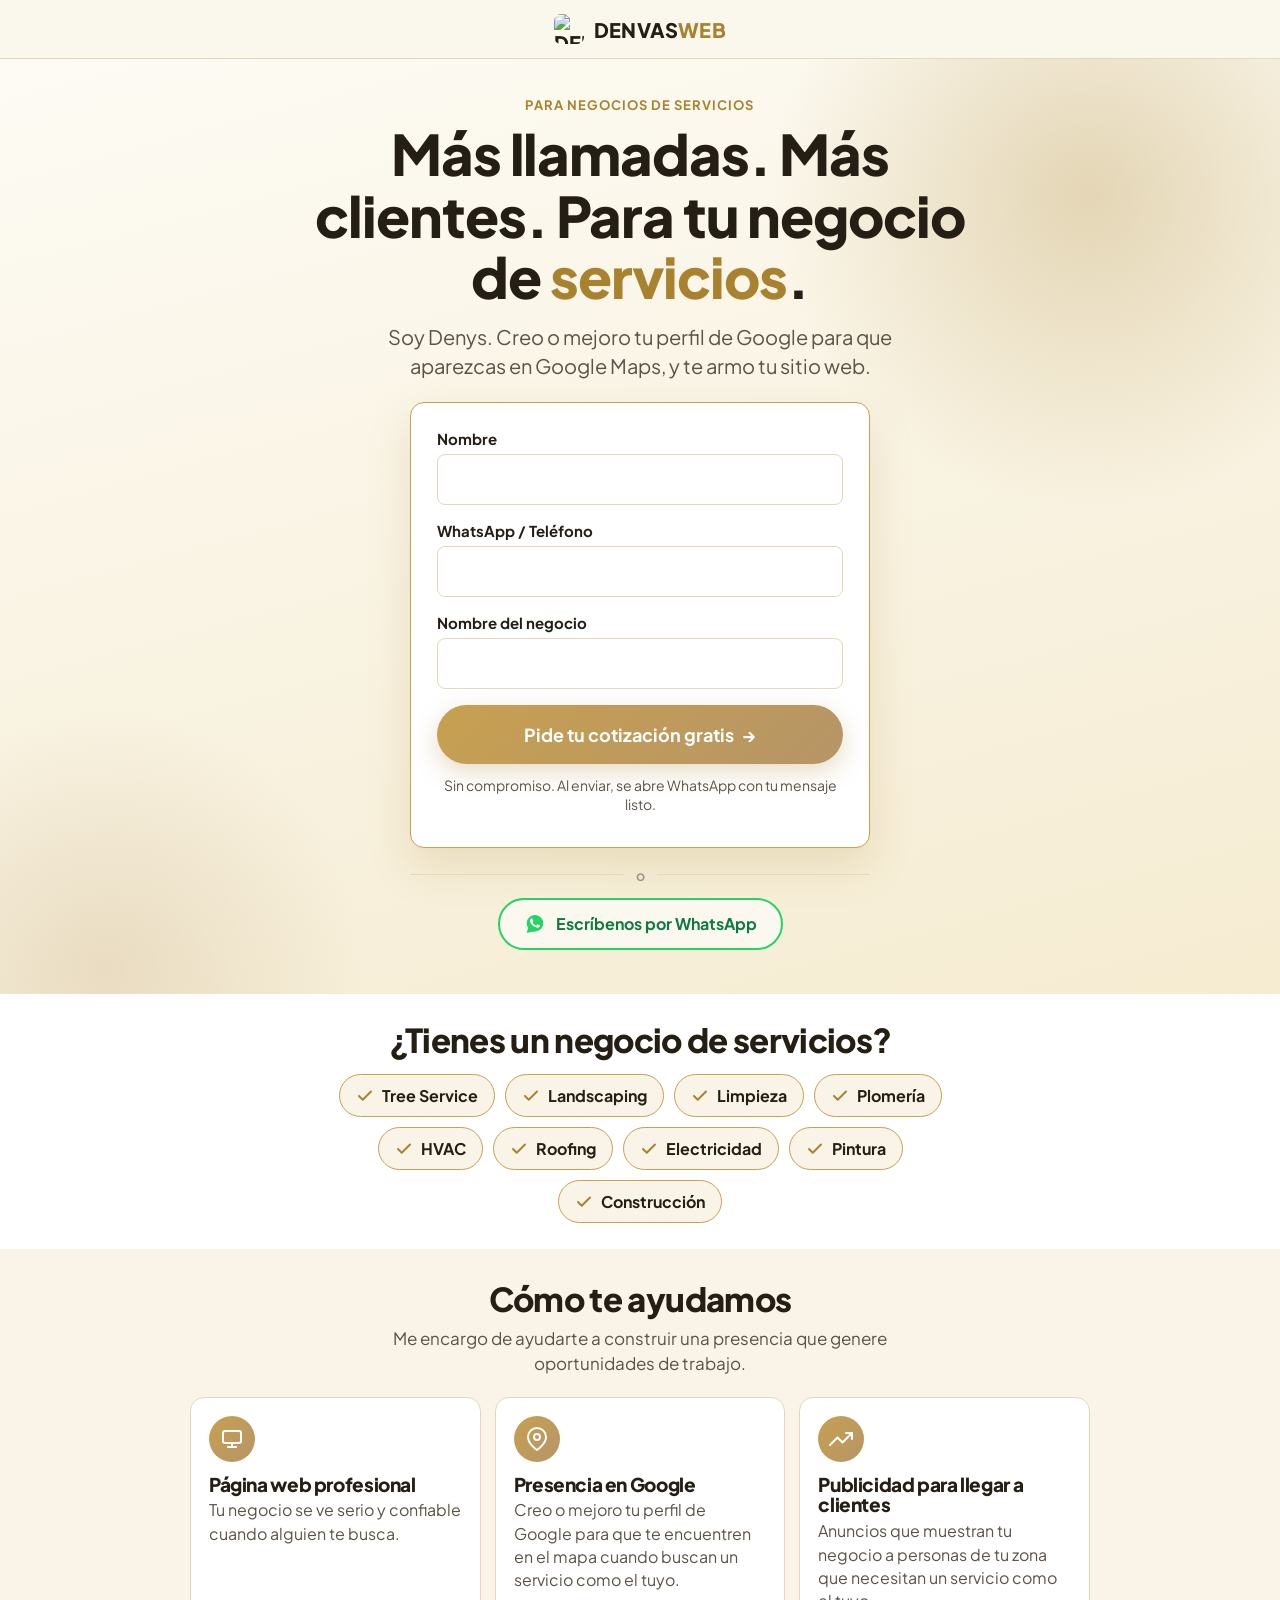
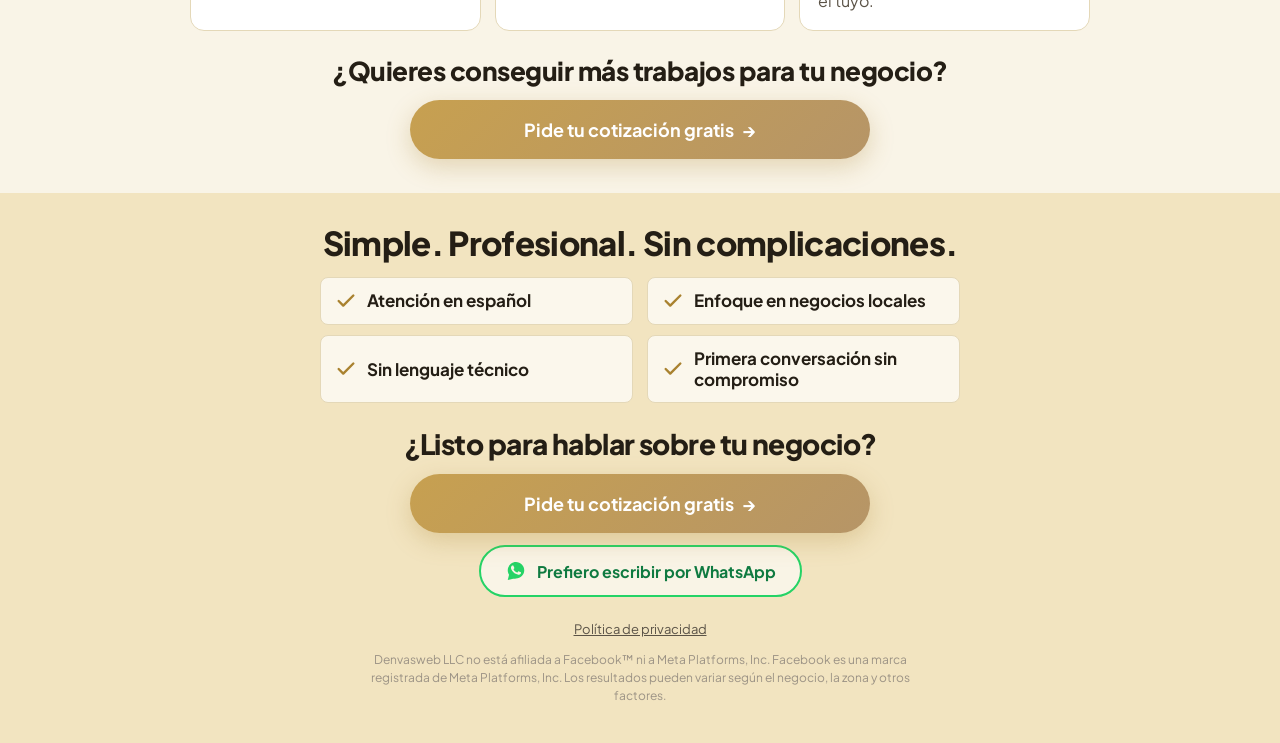
==== landing-negocios/index.html @ d388dac0 "Landing general para negocios de servicios (landing-negocios)" ====
<!DOCTYPE html>
<html lang="es">
<head>
<!-- Google tag (gtag.js) -->
<script async src="https://www.googletagmanager.com/gtag/js?id=G-FTLBBM3H6V"></script>
<script>
  window.dataLayer = window.dataLayer || [];
  function gtag(){dataLayer.push(arguments);}
  gtag('js', new Date());
  gtag('config', 'G-FTLBBM3H6V');
</script>
<!-- Meta Pixel Code -->
<script>
!function(f,b,e,v,n,t,s)
{if(f.fbq)return;n=f.fbq=function(){n.callMethod?
n.callMethod.apply(n,arguments):n.queue.push(arguments)};
if(!f._fbq)f._fbq=n;n.push=n;n.loaded=!0;n.version='2.0';
n.queue=[];t=b.createElement(e);t.async=!0;
t.src=v;s=b.getElementsByTagName(e)[0];
s.parentNode.insertBefore(t,s)}(window, document,'script',
'https://connect.facebook.net/en_US/fbevents.js');
fbq('init', '1073020090560720');
fbq('track', 'PageView');
</script>
<noscript><img height="1" width="1" style="display:none" src="https://www.facebook.com/tr?id=1073020090560720&ev=PageView&noscript=1"/></noscript>
<!-- End Meta Pixel Code -->
<meta charset="UTF-8">
<meta name="viewport" content="width=device-width, initial-scale=1.0">
<meta name="robots" content="noindex">
<title>Más llamadas y más clientes para tu negocio de servicios — Denvasweb</title>
<meta name="description" content="Presencia profesional en internet, Google Maps y más llamadas para tu negocio de servicios. Pide tu cotización gratis.">

<meta property="og:type" content="website">
<meta property="og:site_name" content="Denvasweb">
<meta property="og:title" content="Más llamadas y más clientes para tu negocio de servicios">
<meta property="og:description" content="Presencia profesional en internet, Google Maps y más llamadas para tu negocio de servicios.">
<meta property="og:url" content="https://denvasweb.com/landing-negocios">
<meta property="og:image" content="https://res.cloudinary.com/kat6qihq/image/upload/v1788154947/og-cover.webp">
<meta property="og:image:width" content="1200">
<meta property="og:image:height" content="630">

<link rel="icon" href="/favicon.svg" type="image/svg+xml">
<link rel="preconnect" href="https://fonts.googleapis.com">
<link rel="preconnect" href="https://fonts.gstatic.com" crossorigin>
<link href="https://fonts.googleapis.com/css2?family=Plus+Jakarta+Sans:wght@400;500;600;700;800&display=swap" rel="stylesheet">
<link rel="stylesheet" href="/style.css">

<style>
/* Ajustes solo de esta landing (no toca el style.css compartido) */

/* Header: solo logo, centrado */
.lp-header .header-inner { justify-content: center; padding: 14px 24px; }
.site-header.lp-header.scrolled .header-inner { padding: 10px 24px; }

/* Menos espacio en blanco entre secciones */
.hero.lp-hero { padding: 34px 0 44px; }
.lp-center { text-align: center; max-width: 720px; margin: 0 auto; }
.lp-hero h1 { font-size: clamp(32px, 6vw, 56px); margin-bottom: 14px; }
.lp-sub { font-size: clamp(17px, 2.4vw, 20px); line-height: 1.45; max-width: 560px; margin: 0 auto 22px; }
.lp-hero .eyebrow { margin-bottom: 10px; }

/* Formulario protagonista */
#contact { scroll-margin-top: 84px; }
.lp-form { max-width: 460px; margin: 0 auto; text-align: left; padding: 26px; border-color: var(--gold-light); box-shadow: 0 18px 44px rgba(169,130,47,0.18); }
.lp-note { text-align: center; font-size: 14px; line-height: 1.4; margin-top: 12px; color: var(--text); }
.lp-form .form-field label { font-size: 15px; }
.lp-form .form-field input { font-size: 16px; padding: 14px 16px; }
.lp-form .form-status { margin-top: 6px; min-height: 0; }

/* CTA principal animado */
.lp-cta { position: relative; overflow: hidden; font-size: 18px; padding: 18px 28px; animation: lpPulse 2.4s ease-in-out infinite; }
.lp-cta::after { content: ''; position: absolute; top: 0; left: -60%; width: 40%; height: 100%; background: linear-gradient(100deg, transparent, rgba(255,255,255,0.45), transparent); transform: skewX(-20deg); animation: lpShine 3.2s ease-in-out infinite; pointer-events: none; }
.lp-cta .lp-arrow { display: inline-block; animation: lpNudge 1.2s ease-in-out infinite; }
.lp-cta:disabled { animation: none; opacity: .8; cursor: default; }
@keyframes lpPulse {
  0%, 100% { box-shadow: 0 8px 24px rgba(169,130,47,0.28), 0 0 0 0 rgba(169,130,47,0.45); }
  50%      { box-shadow: 0 8px 24px rgba(169,130,47,0.28), 0 0 0 14px rgba(169,130,47,0); }
}
@keyframes lpShine { 0%, 55% { left: -60%; } 100% { left: 130%; } }
@keyframes lpNudge { 0%, 100% { transform: translateX(0); } 50% { transform: translateX(5px); } }

/* WhatsApp: CTA secundario (contorno verde) */
.lp-or { display: flex; align-items: center; gap: 12px; max-width: 460px; margin: 18px auto 14px; font-size: 14px; font-weight: 600; color: var(--text-light); }
.lp-or::before, .lp-or::after { content: ''; flex: 1; height: 1px; background: var(--border); }
.lp-wa {
  display: inline-flex; align-items: center; justify-content: center; gap: 10px;
  padding: 13px 24px; border-radius: 999px; border: 2px solid #25D366;
  background: rgba(255,255,255,0.6); color: #0F7A40; font-weight: 700; font-size: 16px;
  transition: transform .25s var(--ease), background .25s var(--ease), color .25s var(--ease);
}
.lp-wa svg { width: 22px; height: 22px; fill: #25D366; transition: fill .25s var(--ease); }
.lp-wa:hover { background: #25D366; color: #fff; transform: translateY(-2px); }
.lp-wa:hover svg { fill: #fff; }

/* Bloque 2: ¿Tienes un negocio de servicios? */
.lp-who { background: var(--white); padding: 28px 0 26px; text-align: center; }
.lp-who h2, .lp-how h2, .lp-final h2 { font-size: clamp(25px, 4vw, 33px); margin-bottom: 8px; }
.lp-chips { display: flex; flex-wrap: wrap; justify-content: center; gap: 10px; max-width: 640px; margin: 16px auto 0; }
.lp-chip { display: inline-flex; align-items: center; gap: 8px; padding: 10px 16px; border: 1px solid var(--gold-light); border-radius: 999px; background: var(--off-white); font-weight: 700; font-size: 16px; color: var(--ink); }
.lp-chip svg, .lp-trust svg { flex: 0 0 auto; width: 18px; height: 18px; fill: none; stroke: var(--gold); stroke-width: 2.6; stroke-linecap: round; stroke-linejoin: round; }

/* Bloque 3: cómo ayudamos + CTA */
.lp-how { background: var(--off-white); padding: 32px 0 34px; text-align: center; }
.lp-lead { max-width: 560px; margin: 0 auto 20px; font-size: 17px; line-height: 1.5; }
.lp-cards { display: grid; grid-template-columns: repeat(3, 1fr); gap: 14px; max-width: 900px; margin: 0 auto; text-align: left; }
.lp-card { display: flex; flex-direction: column; gap: 12px; background: var(--white); border: 1px solid var(--border); border-radius: var(--radius); padding: 18px; }
.lp-card h3 { font-size: 19px; margin-bottom: 4px; }
.lp-card p { font-size: 16px; line-height: 1.45; margin: 0; }
.lp-ico { flex: 0 0 46px; width: 46px; height: 46px; border-radius: 50%; display: grid; place-items: center; background: linear-gradient(135deg, var(--gold-light), var(--gold-deep)); }
.lp-ico svg { width: 24px; height: 24px; fill: none; stroke: #fff; stroke-width: 2; stroke-linecap: round; stroke-linejoin: round; }
.lp-mid { margin-top: 26px; }
.lp-mid h3 { font-size: clamp(20px, 3.2vw, 26px); margin-bottom: 14px; }
.lp-actions { display: flex; flex-direction: column; align-items: center; gap: 12px; }
.lp-actions .lp-cta { width: 100%; max-width: 460px; }

/* Bloque 4: confianza + CTA final */
.lp-final { background: var(--section-tint); padding: 32px 0 38px; text-align: center; }
.lp-trust { list-style: none; display: grid; grid-template-columns: repeat(2, 1fr); gap: 10px 14px; max-width: 640px; margin: 16px auto 26px; padding: 0; text-align: left; }
.lp-trust li { display: flex; align-items: center; gap: 10px; background: rgba(255,255,255,0.7); border: 1px solid var(--border); border-radius: var(--radius-sm); padding: 12px 14px; font-size: 17px; font-weight: 700; line-height: 1.25; color: var(--ink); }
.lp-trust svg { width: 22px; height: 22px; }
.lp-ready { font-size: clamp(22px, 3.6vw, 28px); margin-bottom: 14px; }
.lp-legal { margin-top: 22px; font-size: 13px; color: var(--text); }
.lp-legal a { text-decoration: underline; }
.lp-disclaimer { max-width: 560px; margin: 10px auto 0; font-size: 12px; line-height: 1.5; color: var(--text-light); }

@media (max-width: 720px) {
  .hero.lp-hero { padding: 24px 0 30px; }
  .lp-hero h1 { font-size: 31px; margin-bottom: 12px; }
  .lp-sub { font-size: 17px; margin-bottom: 18px; }
  .lp-form { padding: 20px 18px; }
  .lp-form .form-field input { padding: 12px 14px; }
  .lp-who { padding: 24px 0 22px; }
  .lp-chip { font-size: 15px; padding: 9px 14px; }
  .lp-how { padding: 28px 0 28px; }
  .lp-cards { grid-template-columns: 1fr; gap: 12px; }
  .lp-card { flex-direction: row; align-items: flex-start; gap: 14px; padding: 16px; }
  .lp-trust { grid-template-columns: 1fr; gap: 10px; }
  .lp-final { padding: 28px 0 32px; }
}
</style>
</head>
<body>

<div class="noise-overlay" aria-hidden="true"></div>

<!-- HEADER: solo logo, centrado, sin menú ni enlaces (tráfico de anuncio) -->
<header class="site-header lp-header" id="site-header">
  <div class="container header-inner">
    <span class="logo">
      <img src="https://res.cloudinary.com/kat6qihq/image/upload/f_auto,q_auto,w_160/logo" alt="Denvasweb" class="logo-mark">
      <span class="logo-text">Denvas<span>web</span></span>
    </span>
  </div>
</header>

<main>

  <!-- BLOQUE 1: HERO + FORMULARIO -->
  <section class="hero lp-hero" id="hero">
    <div class="hero-glow" aria-hidden="true"></div>
    <div class="hero-glow-2" aria-hidden="true"></div>
    <div class="container lp-center" style="position:relative;z-index:1;">
      <span class="eyebrow">Para negocios de servicios</span>
      <h1>Más llamadas. Más clientes. Para tu negocio de <span class="accent">servicios</span>.</h1>
      <p class="lp-sub">Soy Denys. Creo o mejoro tu perfil de Google para que aparezcas en Google Maps, y te armo tu sitio web.</p>

      <div id="contact">
        <form class="contact-form lp-form" id="contact-form" action="https://api.web3forms.com/submit" method="POST">
          <input type="hidden" name="form_type" value="landing-negocios">
          <input type="hidden" name="access_key" value="dbee7750-8d61-47d3-8e6d-96da792c260d">
          <input type="hidden" name="subject" value="Nuevo lead: landing Negocios">
          <input type="hidden" name="from_name" value="Landing Negocios - Denvasweb">
          <input type="hidden" name="anuncio" id="f-anuncio" value="directo">
          <input type="hidden" name="campana" id="f-campana" value="directo">
          <input type="checkbox" name="botcheck" style="display:none" tabindex="-1" autocomplete="off">
          <div class="form-field">
            <label for="name">Nombre</label>
            <input type="text" id="name" name="name" autocomplete="name" required>
          </div>
          <div class="form-field">
            <label for="phone">WhatsApp / Teléfono</label>
            <input type="tel" id="phone" name="phone" autocomplete="tel" inputmode="tel" required>
          </div>
          <div class="form-field">
            <label for="business">Nombre del negocio</label>
            <input type="text" id="business" name="business" autocomplete="organization" required>
          </div>
          <button type="submit" class="btn btn-primary btn-lg btn-full lp-cta">Pide tu cotización gratis <span class="lp-arrow" aria-hidden="true">→</span></button>
          <p class="lp-note">Sin compromiso. Al enviar, se abre WhatsApp con tu mensaje listo.</p>
          <p class="form-status" id="form-status" role="status" aria-live="polite"></p>
        </form>

        <div class="lp-or"><span>o</span></div>

        <a href="https://wa.me/19177423657?text=Hola%2C%20vi%20el%20video%20y%20quiero%20m%C3%A1s%20informaci%C3%B3n" class="lp-wa" target="_blank" rel="noopener">
          <svg viewBox="0 0 32 32" aria-hidden="true"><path d="M16.004 3C9.377 3 4 8.373 4 15c0 2.386.7 4.61 1.902 6.482L4 29l7.72-1.86A11.94 11.94 0 0 0 16.004 27C22.63 27 28 21.627 28 15S22.63 3 16.004 3Zm6.98 16.71c-.297.837-1.47 1.53-2.41 1.73-.64.135-1.478.243-4.294-.922-3.605-1.49-5.926-5.148-6.108-5.39-.176-.242-1.463-1.948-1.463-3.714 0-1.766.925-2.634 1.253-2.996.328-.363.716-.454.955-.454.238 0 .478.002.687.013.22.011.516-.083.807.616.297.716 1.01 2.482 1.098 2.663.088.18.147.393.03.635-.12.242-.18.393-.357.605-.176.212-.372.474-.532.635-.177.18-.362.375-.156.735.207.363.92 1.518 1.976 2.46 1.358 1.21 2.503 1.585 2.865 1.766.362.18.573.15.784-.09.212-.24.907-1.06 1.15-1.42.238-.363.478-.303.803-.181.328.12 2.08.982 2.436 1.16.357.18.594.27.68.42.09.15.09.87-.207 1.71Z"/></svg>
          Escríbenos por WhatsApp
        </a>
      </div>
    </div>
  </section>

  <!-- BLOQUE 2: IDENTIFICACIÓN -->
  <section class="lp-who">
    <div class="container">
      <h2>¿Tienes un negocio de servicios?</h2>
      <div class="lp-chips">
        <span class="lp-chip"><svg viewBox="0 0 24 24" aria-hidden="true"><polyline points="20 6 9 17 4 12"/></svg>Tree Service</span>
        <span class="lp-chip"><svg viewBox="0 0 24 24" aria-hidden="true"><polyline points="20 6 9 17 4 12"/></svg>Landscaping</span>
        <span class="lp-chip"><svg viewBox="0 0 24 24" aria-hidden="true"><polyline points="20 6 9 17 4 12"/></svg>Limpieza</span>
        <span class="lp-chip"><svg viewBox="0 0 24 24" aria-hidden="true"><polyline points="20 6 9 17 4 12"/></svg>Plomería</span>
        <span class="lp-chip"><svg viewBox="0 0 24 24" aria-hidden="true"><polyline points="20 6 9 17 4 12"/></svg>HVAC</span>
        <span class="lp-chip"><svg viewBox="0 0 24 24" aria-hidden="true"><polyline points="20 6 9 17 4 12"/></svg>Roofing</span>
        <span class="lp-chip"><svg viewBox="0 0 24 24" aria-hidden="true"><polyline points="20 6 9 17 4 12"/></svg>Electricidad</span>
        <span class="lp-chip"><svg viewBox="0 0 24 24" aria-hidden="true"><polyline points="20 6 9 17 4 12"/></svg>Pintura</span>
        <span class="lp-chip"><svg viewBox="0 0 24 24" aria-hidden="true"><polyline points="20 6 9 17 4 12"/></svg>Construcción</span>
      </div>
    </div>
  </section>

  <!-- BLOQUE 3: CÓMO AYUDAMOS + CTA -->
  <section class="lp-how">
    <div class="container">
      <h2>Cómo te ayudamos</h2>
      <p class="lp-lead">Me encargo de ayudarte a construir una presencia que genere oportunidades de trabajo.</p>
      <div class="lp-cards">
        <div class="lp-card">
          <span class="lp-ico"><svg viewBox="0 0 24 24" aria-hidden="true"><rect x="3" y="4" width="18" height="12" rx="2"/><path d="M8 20h8M12 16v4"/></svg></span>
          <div>
            <h3>Página web profesional</h3>
            <p>Tu negocio se ve serio y confiable cuando alguien te busca.</p>
          </div>
        </div>
        <div class="lp-card">
          <span class="lp-ico"><svg viewBox="0 0 24 24" aria-hidden="true"><path d="M21 10c0 7-9 13-9 13S3 17 3 10a9 9 0 0 1 18 0z"/><circle cx="12" cy="10" r="3"/></svg></span>
          <div>
            <h3>Presencia en Google</h3>
            <p>Creo o mejoro tu perfil de Google para que te encuentren en el mapa cuando buscan un servicio como el tuyo.</p>
          </div>
        </div>
        <div class="lp-card">
          <span class="lp-ico"><svg viewBox="0 0 24 24" aria-hidden="true"><polyline points="23 6 13.5 15.5 8.5 10.5 1 18"/><polyline points="17 6 23 6 23 12"/></svg></span>
          <div>
            <h3>Publicidad para llegar a clientes</h3>
            <p>Anuncios que muestran tu negocio a personas de tu zona que necesitan un servicio como el tuyo.</p>
          </div>
        </div>
      </div>

      <div class="lp-mid">
        <h3>¿Quieres conseguir más trabajos para tu negocio?</h3>
        <div class="lp-actions">
          <a href="#contact" class="btn btn-primary btn-lg lp-cta">Pide tu cotización gratis <span class="lp-arrow" aria-hidden="true">→</span></a>
        </div>
      </div>
    </div>
  </section>

  <!-- BLOQUE 4: CONFIANZA + CTA FINAL -->
  <section class="lp-final">
    <div class="container">
      <h2>Simple. Profesional. Sin complicaciones.</h2>
      <ul class="lp-trust">
        <li><svg viewBox="0 0 24 24" aria-hidden="true"><polyline points="20 6 9 17 4 12"/></svg>Atención en español</li>
        <li><svg viewBox="0 0 24 24" aria-hidden="true"><polyline points="20 6 9 17 4 12"/></svg>Enfoque en negocios locales</li>
        <li><svg viewBox="0 0 24 24" aria-hidden="true"><polyline points="20 6 9 17 4 12"/></svg>Sin lenguaje técnico</li>
        <li><svg viewBox="0 0 24 24" aria-hidden="true"><polyline points="20 6 9 17 4 12"/></svg>Primera conversación sin compromiso</li>
      </ul>
      <h3 class="lp-ready">¿Listo para hablar sobre tu negocio?</h3>
      <div class="lp-actions">
        <a href="#contact" class="btn btn-primary btn-lg lp-cta">Pide tu cotización gratis <span class="lp-arrow" aria-hidden="true">→</span></a>
        <a href="https://wa.me/19177423657?text=Hola%2C%20vi%20el%20video%20y%20quiero%20m%C3%A1s%20informaci%C3%B3n" class="lp-wa" target="_blank" rel="noopener">
          <svg viewBox="0 0 32 32" aria-hidden="true"><path d="M16.004 3C9.377 3 4 8.373 4 15c0 2.386.7 4.61 1.902 6.482L4 29l7.72-1.86A11.94 11.94 0 0 0 16.004 27C22.63 27 28 21.627 28 15S22.63 3 16.004 3Zm6.98 16.71c-.297.837-1.47 1.53-2.41 1.73-.64.135-1.478.243-4.294-.922-3.605-1.49-5.926-5.148-6.108-5.39-.176-.242-1.463-1.948-1.463-3.714 0-1.766.925-2.634 1.253-2.996.328-.363.716-.454.955-.454.238 0 .478.002.687.013.22.011.516-.083.807.616.297.716 1.01 2.482 1.098 2.663.088.18.147.393.03.635-.12.242-.18.393-.357.605-.176.212-.372.474-.532.635-.177.18-.362.375-.156.735.207.363.92 1.518 1.976 2.46 1.358 1.21 2.503 1.585 2.865 1.766.362.18.573.15.784-.09.212-.24.907-1.06 1.15-1.42.238-.363.478-.303.803-.181.328.12 2.08.982 2.436 1.16.357.18.594.27.68.42.09.15.09.87-.207 1.71Z"/></svg>
          Prefiero escribir por WhatsApp
        </a>
      </div>
      <p class="lp-legal"><a href="/privacidad/" target="_blank" rel="noopener">Política de privacidad</a></p>
      <p class="lp-disclaimer">Denvasweb LLC no está afiliada a Facebook™ ni a Meta Platforms, Inc. Facebook es una marca registrada de Meta Platforms, Inc. Los resultados pueden variar según el negocio, la zona y otros factores.</p>
    </div>
  </section>

</main>

<script src="/script.js"></script>
<script>
  const NICHO = 'Negocios';

  // Guarda de qué anuncio llegó el lead (UTM) para verlo en el correo
  (function(){
    const q = new URLSearchParams(window.location.search);
    const set = function(id, v){ const el = document.getElementById(id); if (el && v) el.value = v; };
    set('f-anuncio', q.get('utm_content'));
    set('f-campana', q.get('utm_campaign'));
  })();

  // Clic en cualquier enlace de WhatsApp (wa.me): GA4 + Meta
  document.addEventListener('click', function(e){
    const link = e.target.closest('a[href*="wa.me"]');
    if (!link) return;
    if (typeof gtag === 'function') {
      gtag('event', 'click_whatsapp', { link_url: link.href, page_location: window.location.href });
    }
    if (typeof fbq === 'function') {
      fbq('track', 'Contact', { content_name: NICHO });
    }
  });

  // Al enviar el formulario: se mide el lead (GA4 + Meta), se abre WhatsApp con el mensaje ya escrito
  // y el lead se envía a Web3Forms (a tu correo) en segundo plano.
  (function(){
    const form = document.getElementById('contact-form');
    if (!form) return;
    const btn = form.querySelector('button[type="submit"]');
    const label = btn.innerHTML;

    // Captura en document para adelantarse al envío (más lento) de script.js
    document.addEventListener('submit', function(e){
      if (e.target !== form) return;
      e.preventDefault();
      e.stopImmediatePropagation();

      const d = new FormData(form);
      const msg = 'Hola, vi el video y quiero más información.\n\n' +
                  'Nombre: ' + d.get('name') + '\n' +
                  'Negocio: ' + d.get('business') + '\n' +
                  'WhatsApp/Teléfono: ' + d.get('phone');

      btn.disabled = true;
      btn.textContent = 'Abriendo WhatsApp…';

      // Medición del lead (sin datos personales)
      if (typeof gtag === 'function') {
        gtag('event', 'generate_lead', { content_name: NICHO, form_type: 'landing-negocios', transport_type: 'beacon' });
      }
      if (typeof fbq === 'function') {
        fbq('track', 'Lead', { content_name: NICHO });
      }

      // keepalive: el envío sigue aunque la página cambie a WhatsApp
      try {
        fetch(form.action, { method: 'POST', body: d, headers: { 'Accept': 'application/json' }, keepalive: true }).catch(function(){});
      } catch (err) {}

      // Pausa mínima para que salgan los eventos de medición antes de cambiar de página
      setTimeout(function(){
        window.location.href = 'https://wa.me/19177423657?text=' + encodeURIComponent(msg);
      }, 250);
    }, true);

    // Si la persona vuelve desde WhatsApp (botón atrás), el formulario queda listo de nuevo
    window.addEventListener('pageshow', function(){
      btn.disabled = false;
      btn.innerHTML = label;
      form.reset();
    });
  })();
</script>
</body>
</html>
---- style.css ----
/* =========================================================
   DENVASWEB — DESIGN TOKENS
   ========================================================= */
:root {
  /* Color — matched to the real Denvasweb gold logo */
  --ink: #241E15;          /* warm dark charcoal — headings, primary text */
  --section-tint: #F2E4C0; /* pale warm gold — alternate section background */
  --gold-pale: #EBE3B5;    /* logo's lightest gold tone — glows, soft tints */
  --gold: #A9822F;         /* primary accent — buttons, links, icons */
  --gold-light: #C7A050;   /* secondary accent — hover, highlights */
  --gold-deep: #B69567;    /* logo's bronze tone — gradients, glows */
  --off-white: #F9F4E7;    /* warm cream — main background */
  --white: #FFFFFF;
  --text: #5B5347;         /* warm gray-brown body text */
  --text-light: #9C9385;
  --border: #E4D8B8;       /* warm border */

  /* Type */
  --font: 'Plus Jakarta Sans', -apple-system, BlinkMacSystemFont, sans-serif;

  /* Spacing / radius */
  --radius: 14px;
  --radius-sm: 8px;
  --container: 1180px;

  /* Motion */
  --ease: cubic-bezier(.22,1,.36,1);
}

* { box-sizing: border-box; margin: 0; padding: 0; }

html { scroll-behavior: smooth; }

body {
  font-family: var(--font);
  color: var(--text);
  background: var(--off-white);
  -webkit-font-smoothing: antialiased;
  overflow-x: hidden;
}

img { max-width: 100%; display: block; }
a { color: inherit; text-decoration: none; }
button { font-family: inherit; cursor: pointer; }
ul { list-style: none; }

.container {
  max-width: var(--container);
  margin: 0 auto;
  padding: 0 24px;
}

h1, h2, h3 { font-weight: 800; letter-spacing: -0.02em; color: var(--ink); line-height: 1.1; }
h2 { font-size: clamp(28px, 4vw, 42px); }
h3 { font-size: 19px; }
p { line-height: 1.65; }

.eyebrow {
  display: inline-block;
  font-size: 13px;
  font-weight: 700;
  letter-spacing: 0.08em;
  text-transform: uppercase;
  color: var(--gold);
  margin-bottom: 12px;
}
.eyebrow-light { color: var(--gold-light); }

.section-head { max-width: 620px; margin-bottom: 48px; }

.accent { color: var(--gold); }

/* Buttons */
.btn {
  display: inline-flex;
  align-items: center;
  justify-content: center;
  gap: 8px;
  padding: 13px 26px;
  border-radius: 999px;
  font-weight: 700;
  font-size: 15px;
  border: none;
  transition: transform .25s var(--ease), box-shadow .25s var(--ease), background .25s var(--ease);
}
.btn-primary {
  background: linear-gradient(135deg, var(--gold-light), var(--gold-deep));
  color: #fff;
  box-shadow: 0 8px 24px rgba(169,130,47,0.28);
}
.btn-primary:hover { transform: translateY(-2px); box-shadow: 0 12px 28px rgba(169,130,47,0.38); }
.btn-ghost { background: transparent; color: var(--ink); border: 1.5px solid var(--border); }
.btn-ghost:hover { border-color: var(--gold); color: var(--gold); }
.btn-outline-light { background: transparent; color: var(--ink); border: 1.5px solid var(--gold-deep); }
.btn-outline-light:hover { background: var(--gold); border-color: var(--gold); color: #fff; }
.btn-lg { padding: 15px 30px; font-size: 16px; }
.btn-sm { padding: 9px 18px; font-size: 13.5px; }
.btn-full { width: 100%; }

/* =========================================================
   HEADER
   ========================================================= */
.site-header {
  position: sticky;
  top: 0;
  z-index: 100;
  background: rgba(251,247,238,0.85);
  backdrop-filter: blur(14px);
  -webkit-backdrop-filter: blur(14px);
  border-bottom: 1px solid var(--border);
  transition: padding .3s var(--ease);
}
.header-inner {
  display: flex;
  align-items: center;
  justify-content: space-between;
  padding: 18px 24px;
}
.site-header.scrolled .header-inner { padding: 12px 24px; }

.logo {
  display: flex;
  align-items: center;
  gap: 10px;
  font-size: 20px;
  font-weight: 800;
  color: var(--ink);
  letter-spacing: 0.01em;
  text-transform: uppercase;
}
.logo-mark { height: 30px; width: 30px; flex-shrink: 0; border-radius: 7px; }
.logo-text span { color: var(--gold); }

.main-nav { display: flex; gap: 32px; }
.main-nav a {
  color: var(--text);
  font-size: 14.5px;
  font-weight: 600;
  transition: color .2s;
}
.main-nav a:hover { color: var(--gold); }

.header-actions { display: flex; align-items: center; gap: 18px; }

.header-call {
  display: flex;
  align-items: center;
  gap: 8px;
  color: var(--text);
  font-size: 14px;
  font-weight: 700;
  white-space: nowrap;
  transition: color .2s;
}
.header-call:hover { color: var(--gold); }
.call-icon { width: 17px; height: 17px; flex-shrink: 0; }

.header-cta { display: inline-flex; }

/* =========================================================
   HERO
   ========================================================= */
.hero {
  position: relative;
  background: linear-gradient(165deg, #FDFBF4 0%, #F3E7C7 130%);
  padding: 100px 0 120px;
  overflow: hidden;
}
.hero-glow {
  position: absolute;
  top: -20%;
  right: -10%;
  width: 640px;
  height: 640px;
  background: radial-gradient(circle, rgba(169,130,47,0.28) 0%, rgba(169,130,47,0) 70%);
  pointer-events: none;
}
.hero-glow-2 {
  position: absolute;
  bottom: -25%;
  left: -12%;
  width: 520px;
  height: 520px;
  background: radial-gradient(circle, rgba(182,149,103,0.22) 0%, rgba(182,149,103,0) 70%);
  pointer-events: none;
}
.hero-inner {
  display: grid;
  grid-template-columns: 1fr 1fr;
  gap: 48px;
  align-items: center;
  position: relative;
  z-index: 1;
}
.hero h1 {
  color: var(--ink);
  font-size: clamp(36px, 5vw, 58px);
  margin-bottom: 22px;
}
.hero-sub {
  color: var(--text);
  font-size: 18px;
  max-width: 460px;
  margin-bottom: 34px;
}
.dynamic-wrap {
  display: inline-grid;
  vertical-align: baseline;
}
.dynamic-word {
  grid-row: 1;
  grid-column: 1;
  color: var(--gold);
  font-weight: 700;
  white-space: nowrap;
  opacity: 0;
  transform: translateY(4px);
  transition: opacity .5s var(--ease), transform .5s var(--ease);
}
.dynamic-word.active { opacity: 1; transform: translateY(0); }

.hero-actions { display: flex; gap: 14px; flex-wrap: wrap; }

/* Reveal animation */
.reveal { opacity: 0; transform: translateY(18px); }
.reveal.in { animation: revealUp .7s var(--ease) forwards; }
[data-reveal="1"].in { animation-delay: 0s; }
[data-reveal="2"].in { animation-delay: .1s; }
[data-reveal="3"].in { animation-delay: .2s; }
[data-reveal="4"].in { animation-delay: .3s; }
@keyframes revealUp { to { opacity: 1; transform: translateY(0); } }

/* Hero visual: device stack */
.hero-visual { position: relative; }
.device-stack { position: relative; width: 100%; max-width: 480px; margin: 0 auto; }

.laptop-mock { position: relative; z-index: 1; }
.laptop-screen {
  background: #2B2620;
  border-radius: 10px 10px 4px 4px;
  padding: 8px;
  border: 1px solid rgba(0,0,0,0.06);
  overflow: hidden;
  box-shadow: 0 20px 50px rgba(36,30,21,0.14);
}
.laptop-screen img { border-radius: 4px; aspect-ratio: 16/10; object-fit: cover; width: 100%; }
.laptop-base {
  height: 12px;
  background: linear-gradient(180deg, #3a332a, #241f19);
  border-radius: 0 0 8px 8px;
  margin: 0 -6px;
}

.phone-mock {
  position: absolute;
  right: -6%;
  bottom: -12%;
  width: 34%;
  z-index: 2;
  background: #2B2620;
  border: 4px solid #3a332a;
  border-radius: 28px;
  box-shadow: 0 20px 40px rgba(36,30,21,0.25);
}
.phone-screen { border-radius: 20px; overflow: hidden; }
.phone-screen img { aspect-ratio: 9/18; object-fit: cover; object-position: top; width: 100%; }

.floating-tags { position: absolute; inset: 0; pointer-events: none; }
.tag {
  position: absolute;
  font-size: 11px;
  font-weight: 700;
  letter-spacing: 0.05em;
  color: var(--ink);
  background: rgba(255,255,255,0.85);
  border: 1px solid var(--border);
  padding: 6px 12px;
  border-radius: 999px;
  backdrop-filter: blur(6px);
  box-shadow: 0 4px 14px rgba(36,30,21,0.08);
  opacity: 0;
}
.reveal.in .tag { animation: tagIn .5s var(--ease) forwards; }
.tag-1 { top: 4%; left: -6%; animation-delay: .5s !important; }
.tag-2 { top: 30%; right: -8%; animation-delay: .65s !important; }
.tag-3 { bottom: 22%; left: -10%; animation-delay: .8s !important; }
.tag-4 { bottom: -2%; right: 12%; animation-delay: .95s !important; }
@keyframes tagIn { from { opacity: 0; transform: translateY(6px); } to { opacity: 1; transform: translateY(0); } }

.section-head-center { margin-left: auto; margin-right: auto; text-align: center; }

/* =========================================================
   PROJECT CAROUSEL
   ========================================================= */
.carousel-section { padding: 90px 0 100px; background: var(--white); overflow: hidden; }
.carousel { position: relative; max-width: 760px; margin: 0 auto; padding: 0 24px; }
.carousel-track-wrap { overflow: hidden; border-radius: var(--radius); }
.carousel-track {
  display: flex;
  transition: transform .6s var(--ease);
}
.carousel-slide {
  flex: 0 0 100%;
  display: block;
  border-radius: var(--radius);
  overflow: hidden;
  border: 1px solid var(--border);
  position: relative;
}
.carousel-slide img { width: 100%; aspect-ratio: 16/10; object-fit: cover; }
.carousel-caption {
  position: absolute; left: 0; right: 0; bottom: 0;
  padding: 24px 22px;
  background: linear-gradient(0deg, rgba(36,30,21,0.82) 0%, rgba(36,30,21,0) 100%);
}
.carousel-caption h3 { color: #fff; font-size: 18px; margin-bottom: 2px; }
.carousel-caption span { color: rgba(255,255,255,0.75); font-size: 13px; font-weight: 600; }
.carousel-arrow {
  position: absolute;
  top: 50%;
  transform: translateY(-50%);
  z-index: 2;
  width: 40px;
  height: 40px;
  border-radius: 50%;
  background: var(--white);
  border: 1px solid var(--border);
  color: var(--ink);
  display: flex;
  align-items: center;
  justify-content: center;
  cursor: pointer;
  box-shadow: 0 6px 18px rgba(36,30,21,0.14);
  transition: background .2s, transform .2s, box-shadow .2s;
}
.carousel-arrow:hover { background: var(--gold); color: #fff; box-shadow: 0 8px 22px rgba(166,130,47,0.3); }
.carousel-arrow svg { width: 18px; height: 18px; }
.carousel-arrow-prev { left: -4px; }
.carousel-arrow-next { right: -4px; }

.carousel-dots { display: flex; justify-content: center; gap: 8px; margin-top: 22px; }
.carousel-dot {
  width: 8px; height: 8px; border-radius: 50%;
  background: var(--border); border: none; padding: 0; cursor: pointer;
  transition: background .2s, transform .2s;
}
.carousel-dot.active { background: var(--gold); transform: scale(1.25); }

/* =========================================================
   3 STEPS
   ========================================================= */
.steps { padding: 90px 0; background: var(--section-tint); }
.steps-grid { display: grid; grid-template-columns: repeat(3, 1fr); gap: 24px; }
.step-card {
  background: var(--white);
  border: 1px solid var(--border);
  border-radius: var(--radius);
  padding: 28px;
  position: relative;
  transition: transform .3s var(--ease), box-shadow .3s var(--ease);
}
.step-card:hover { transform: translateY(-4px); box-shadow: 0 16px 40px rgba(15,23,42,0.08); }
.step-num {
  display: flex; align-items: center; justify-content: center;
  width: 30px; height: 30px; border-radius: 50%;
  background: linear-gradient(135deg, var(--gold-light), var(--gold-deep));
  color: #fff; font-weight: 800; font-size: 14px;
  margin-bottom: 16px;
}
.step-visual { border-radius: var(--radius-sm); overflow: hidden; aspect-ratio: 4/3; margin-bottom: 18px; background: var(--off-white); }
.step-visual img { width: 100%; height: 100%; object-fit: cover; }
.step-card h3 { font-size: 17px; margin-bottom: 8px; }
.step-card p { font-size: 14px; }
.step-price { display: inline-block; margin-top: 12px; font-size: 13px; font-weight: 800; color: var(--gold-text); }

/* =========================================================
   STAT STRIP (case study proof points — big numbers, minimal text)
   ========================================================= */
.stat-strip { padding: 70px 0; background: var(--section-tint); }
.stat-strip-inner { text-align: center; }
.stat-strip-inner .eyebrow { justify-content: center; }
.stat-strip-inner h2 { max-width: 720px; margin: 0 auto 40px; }
.stat-grid { display: grid; grid-template-columns: repeat(4, 1fr); gap: 24px; margin-bottom: 32px; }
.stat-item { }
.stat-num { display: block; font-size: 40px; font-weight: 800; color: var(--gold-text); letter-spacing: -0.02em; }
.stat-label { display: block; font-size: 13.5px; color: var(--text-light); margin-top: 6px; }

/* =========================================================
   WHATSAPP CTA (big green banner)
   ========================================================= */
.whatsapp-cta { padding: 70px 0; background: var(--off-white); }
.whatsapp-cta-inner { text-align: center; }
.whatsapp-cta-inner h2 { margin-bottom: 26px; }
.whatsapp-cta-btn {
  display: inline-flex; align-items: center; gap: 12px;
  background: #25D366;
  color: #fff;
  font-weight: 800;
  font-size: 19px;
  padding: 20px 42px;
  border-radius: 999px;
  box-shadow: 0 10px 30px rgba(37,211,102,0.35);
  transition: transform .25s var(--ease), box-shadow .25s var(--ease);
}
.whatsapp-cta-btn:hover { transform: translateY(-3px); box-shadow: 0 14px 36px rgba(37,211,102,0.45); }
.whatsapp-cta-btn svg { width: 26px; height: 26px; fill: #fff; }

/* =========================================================
   TIKTOK VIDEO
   ========================================================= */
.video-showcase { padding: 100px 0; background: var(--white); }
.video-inner { display: grid; grid-template-columns: 1fr 0.62fr; gap: 56px; align-items: center; }
.video-copy p { margin-top: 16px; max-width: 400px; }
.video-frame {
  position: relative;
  width: 100%;
  max-width: 320px;
  margin: 0 auto;
  aspect-ratio: 9/16;
  border-radius: 20px;
  overflow: hidden;
  border: 1px solid var(--border);
  box-shadow: 0 20px 50px rgba(36,30,21,0.14);
}
.video-frame video { width: 100%; height: 100%; border: none; display: block; object-fit: cover; background: #000; }

/* =========================================================
   WHY
   ========================================================= */
.why { padding: 100px 0; background: var(--off-white); }
.why-grid { display: grid; grid-template-columns: repeat(4, 1fr); gap: 28px; }
.why-item { border-top: 2px solid var(--gold); padding-top: 20px; }
.why-item p { font-size: 14.5px; margin-top: 8px; }

/* =========================================================
   PRICING
   ========================================================= */
.pricing { padding: 90px 0; background: var(--section-tint); }
.pricing .section-head { margin-bottom: 36px; }
.pricing-grid {
  display: grid;
  grid-template-columns: repeat(4, 1fr);
  gap: 16px;
}
.price-card {
  background: var(--white);
  border: 1px solid var(--border);
  border-radius: var(--radius);
  padding: 24px 20px;
  text-align: left;
  transition: transform .25s var(--ease), box-shadow .25s var(--ease);
}
.price-card:hover { transform: translateY(-3px); box-shadow: 0 12px 30px rgba(15,23,42,0.08); }
.price-icon { font-size: 22px; display: block; margin-bottom: 10px; }
.price-card h3 { font-size: 15px; margin-bottom: 8px; }
.price-amount { display: block; font-size: 26px; font-weight: 800; color: var(--ink); margin-bottom: 12px; }
.price-link { font-size: 13.5px; font-weight: 700; color: var(--gold); }
.price-card-more { background: linear-gradient(135deg, var(--gold-light), var(--gold-deep)); border-color: transparent; }
.price-card-more h3 { color: #fff; }
.price-card-more p { font-size: 13px; color: rgba(255,255,255,0.6); margin-bottom: 14px; }
.price-card-more .btn-ghost { border-color: rgba(255,255,255,0.3); color: #fff; }
.price-card-more .btn-ghost:hover { border-color: var(--gold-light); color: var(--gold-light); }

/* =========================================================
   CONTACT
   ========================================================= */
.contact { padding: 110px 0; background: var(--off-white); }
.contact-inner { display: grid; grid-template-columns: 0.9fr 1.1fr; gap: 60px; }
.contact-copy p { margin-bottom: 24px; max-width: 400px; }

.contact-form { background: var(--white); border: 1px solid var(--border); border-radius: var(--radius); padding: 32px; }
.form-row { display: grid; grid-template-columns: 1fr 1fr; gap: 16px; }
.form-field { margin-bottom: 16px; }
.form-field label { display: block; font-size: 13px; font-weight: 700; margin-bottom: 6px; color: var(--ink); }
.form-field input, .form-field select, .form-field textarea {
  width: 100%; padding: 12px 14px; border: 1.5px solid var(--border);
  border-radius: var(--radius-sm); font-family: inherit; font-size: 14.5px;
  color: var(--text); background: var(--white); transition: border-color .2s;
}
.form-field input:focus, .form-field select:focus, .form-field textarea:focus {
  outline: none; border-color: var(--gold);
}
.form-status { margin-top: 12px; font-size: 13.5px; font-weight: 600; text-align: center; min-height: 18px; }

/* =========================================================
   FAQ
   ========================================================= */
.faq { padding: 100px 0 120px; background: var(--white); }
.faq-list { max-width: 720px; }
.faq-item { border-bottom: 1px solid var(--border); }
.faq-question {
  width: 100%; display: flex; justify-content: space-between; align-items: center;
  padding: 20px 4px; background: none; border: none; text-align: left;
  font-size: 16px; font-weight: 700; color: var(--ink);
}
.faq-icon { font-size: 20px; font-weight: 400; color: var(--gold); transition: transform .3s var(--ease); }
.faq-question[aria-expanded="true"] .faq-icon { transform: rotate(45deg); }
.faq-answer { max-height: 0; overflow: hidden; transition: max-height .35s var(--ease); }
.faq-answer p { padding: 0 4px 20px; font-size: 14.5px; color: var(--text); max-width: 600px; }

/* =========================================================
   FOOTER
   ========================================================= */
.site-footer { background: var(--section-tint); padding: 60px 0 20px; }
.footer-inner {
  display: grid; grid-template-columns: 1.4fr 1fr 1fr; gap: 32px;
  padding-bottom: 40px; border-bottom: 1px solid var(--border);
}
.footer-brand .logo { display: inline-flex; margin-bottom: 10px; }
.footer-brand p { color: var(--text-light); font-size: 14px; max-width: 280px; }
.footer-nav { display: flex; flex-direction: column; gap: 12px; }
.footer-nav a, .footer-contact a { color: var(--text); font-size: 14.5px; font-weight: 600; }
.footer-nav a:hover, .footer-contact a:hover { color: var(--gold); }
.footer-contact { display: flex; flex-direction: column; gap: 12px; }
.footer-bottom { padding-top: 20px; color: var(--text-light); font-size: 13px; }

/* =========================================================
   MOBILE STICKY CTA
   ========================================================= */
.mobile-sticky-cta {
  display: none;
  position: fixed;
  bottom: 16px; left: 16px; right: 16px;
  z-index: 90;
  background: linear-gradient(135deg, var(--gold-light), var(--gold-deep));
  color: #fff;
  text-align: center;
  padding: 15px;
  border-radius: 999px;
  font-weight: 700;
  box-shadow: 0 10px 30px rgba(169,130,47,0.35);
  transform: translateY(120%);
  transition: transform .35s var(--ease);
}
.mobile-sticky-cta.visible { transform: translateY(0); }

/* =========================================================
   FLOATING WHATSAPP BUTTON
   ========================================================= */
.whatsapp-float {
  position: fixed;
  bottom: 24px;
  right: 24px;
  width: 58px;
  height: 58px;
  border-radius: 50%;
  background: #25D366;
  display: flex;
  align-items: center;
  justify-content: center;
  box-shadow: 0 8px 24px rgba(37,211,102,0.4);
  z-index: 95;
  transition: transform .25s var(--ease), box-shadow .25s var(--ease);
}
.whatsapp-float:hover { transform: scale(1.08); box-shadow: 0 10px 28px rgba(37,211,102,0.5); }
.whatsapp-float svg { width: 30px; height: 30px; fill: #fff; }

@media (max-width: 720px) {
  .whatsapp-float { bottom: 90px; right: 16px; width: 52px; height: 52px; }
  .whatsapp-float svg { width: 26px; height: 26px; }
}

/* =========================================================
   RESPONSIVE
   ========================================================= */
@media (max-width: 980px) {
  .hero-inner { grid-template-columns: 1fr; }
  .hero-visual { order: -1; max-width: 380px; margin: 0 auto 20px; }
  .steps-grid { grid-template-columns: 1fr; }
  .why-grid { grid-template-columns: repeat(2, 1fr); }
  .stat-grid { grid-template-columns: repeat(2, 1fr); }
  .pricing-grid { grid-template-columns: repeat(2, 1fr); }
  .video-inner { grid-template-columns: 1fr; text-align: center; gap: 32px; }
  .video-copy p { margin-left: auto; margin-right: auto; }
  .contact-inner { grid-template-columns: 1fr; gap: 32px; }
  .footer-inner { grid-template-columns: 1fr; gap: 24px; }
}

@media (max-width: 720px) {
  .main-nav { display: none; }
  .header-call { display: none; }
  .header-cta { padding: 11px 20px; font-size: 12.5px; white-space: nowrap; }
  .hero { padding: 60px 0 90px; }
  .why-grid { grid-template-columns: 1fr; }
  .pricing-grid { grid-template-columns: repeat(2, 1fr); }
  .form-row { grid-template-columns: 1fr; }
  .carousel { padding: 0 8px; }
  .carousel-arrow { width: 34px; height: 34px; }
  .carousel-arrow svg { width: 15px; height: 15px; }
  .carousel-arrow-prev { left: -2px; }
  .carousel-arrow-next { right: -2px; }
  .mobile-sticky-cta { display: block; }
  section { padding-left: 0; }
  .why, .contact, .pricing { padding: 70px 0; }
  .carousel-section, .steps, .video-showcase { padding: 60px 0; }
  .whatsapp-cta { padding: 50px 0; }
  .whatsapp-cta-btn { padding: 17px 30px; font-size: 16.5px; }

  .site-footer { padding: 50px 0 24px; }
  .footer-inner { text-align: center; align-items: center; gap: 32px; }
  .footer-brand .logo { justify-content: center; font-size: 17px; }
  .footer-brand p { font-size: 13.5px; margin: 0 auto; }
  .footer-nav, .footer-contact { align-items: center; gap: 10px; }
  .footer-nav a, .footer-contact a { font-size: 14px; }
  .footer-bottom { font-size: 12px; text-align: center; padding-top: 16px; }
}

/* Reduced motion */
@media (prefers-reduced-motion: reduce) {
  *, *::before, *::after {
    animation-duration: 0.01ms !important;
    animation-iteration-count: 1 !important;
    transition-duration: 0.01ms !important;
    scroll-behavior: auto !important;
  }
  .reveal { opacity: 1; transform: none; }
}

/* Focus states */
a:focus-visible, button:focus-visible, input:focus-visible, select:focus-visible, textarea:focus-visible {
  outline: 2px solid var(--gold);
  outline-offset: 2px;
}
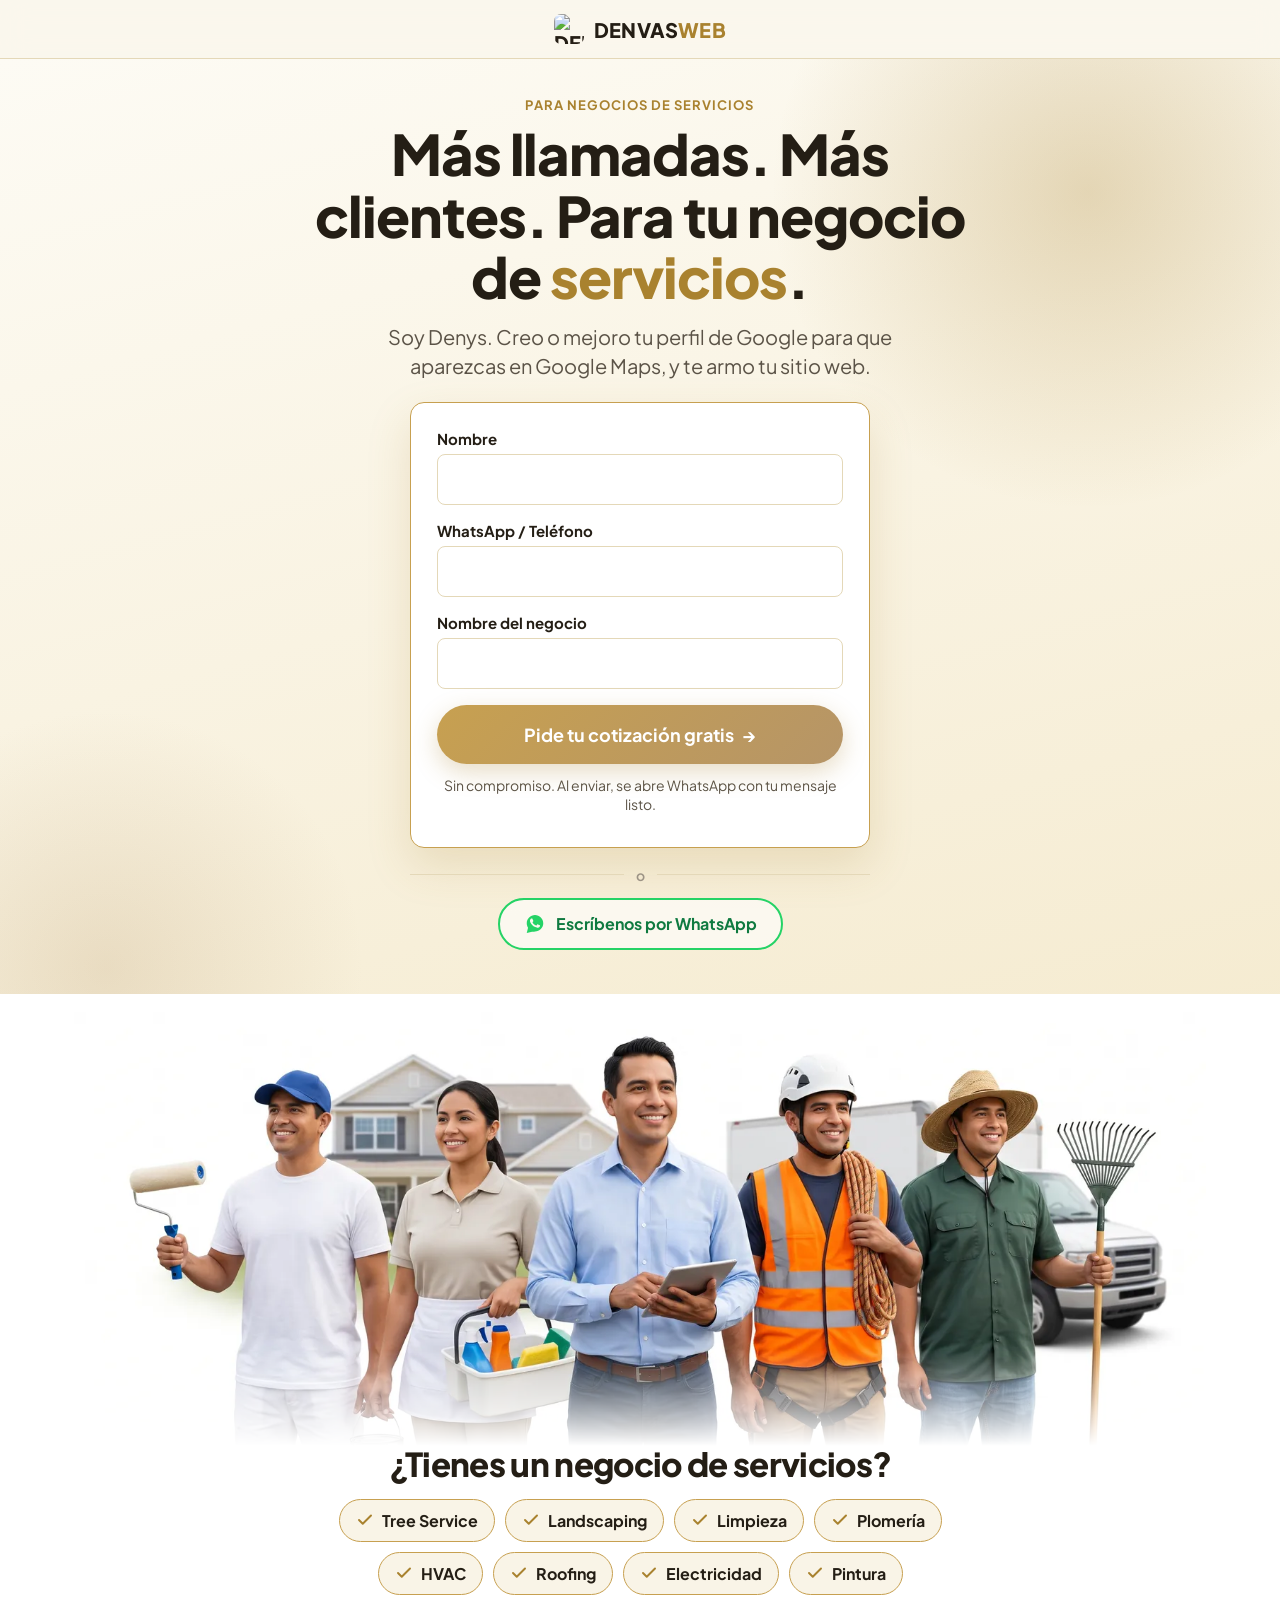
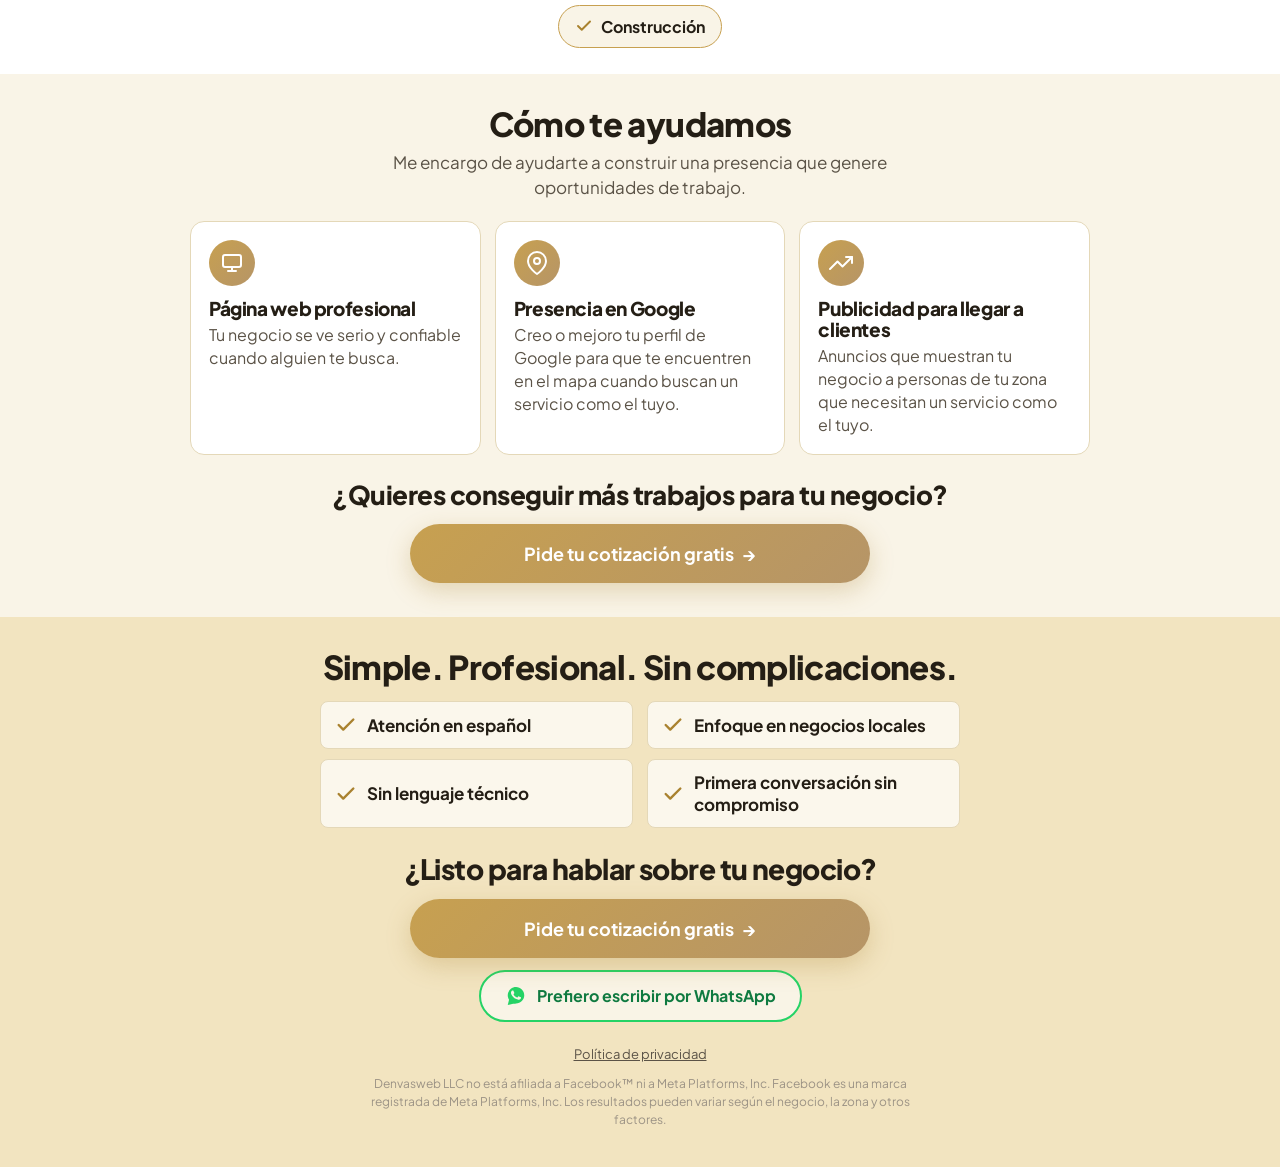
==== commit 7dda7b4a: "Landing negocios: imagen de profesionales hispanos antes de los rubros" ====
--- a/landing-negocios/index.html
+++ b/landing-negocios/index.html
@@ -93,7 +93,9 @@
 .lp-wa:hover svg { fill: #fff; }
 
 /* Bloque 2: ¿Tienes un negocio de servicios? */
-.lp-who { background: var(--white); padding: 28px 0 26px; text-align: center; }
+.lp-who { background: var(--white); padding: 18px 0 26px; text-align: center; }
+.lp-banner { max-width: 980px; margin: 0 auto 8px; }
+.lp-banner img { display: block; width: 100%; height: auto; -webkit-mask-image: linear-gradient(to bottom, #000 78%, transparent 100%); mask-image: linear-gradient(to bottom, #000 78%, transparent 100%); }
 .lp-who h2, .lp-how h2, .lp-final h2 { font-size: clamp(25px, 4vw, 33px); margin-bottom: 8px; }
 .lp-chips { display: flex; flex-wrap: wrap; justify-content: center; gap: 10px; max-width: 640px; margin: 16px auto 0; }
 .lp-chip { display: inline-flex; align-items: center; gap: 8px; padding: 10px 16px; border: 1px solid var(--gold-light); border-radius: 999px; background: var(--off-white); font-weight: 700; font-size: 16px; color: var(--ink); }
@@ -203,6 +205,10 @@
   <!-- BLOQUE 2: IDENTIFICACIÓN -->
   <section class="lp-who">
     <div class="container">
+      <picture class="lp-banner">
+        <source media="(max-width: 720px)" srcset="/images/negocios-banner-m.webp" width="800" height="426">
+        <img src="/images/negocios-banner.webp" width="1600" height="614" alt="Profesionales hispanos de servicios del hogar: pintura, limpieza, árboles y jardinería" loading="lazy" decoding="async">
+      </picture>
       <h2>¿Tienes un negocio de servicios?</h2>
       <div class="lp-chips">
         <span class="lp-chip"><svg viewBox="0 0 24 24" aria-hidden="true"><polyline points="20 6 9 17 4 12"/></svg>Tree Service</span>
